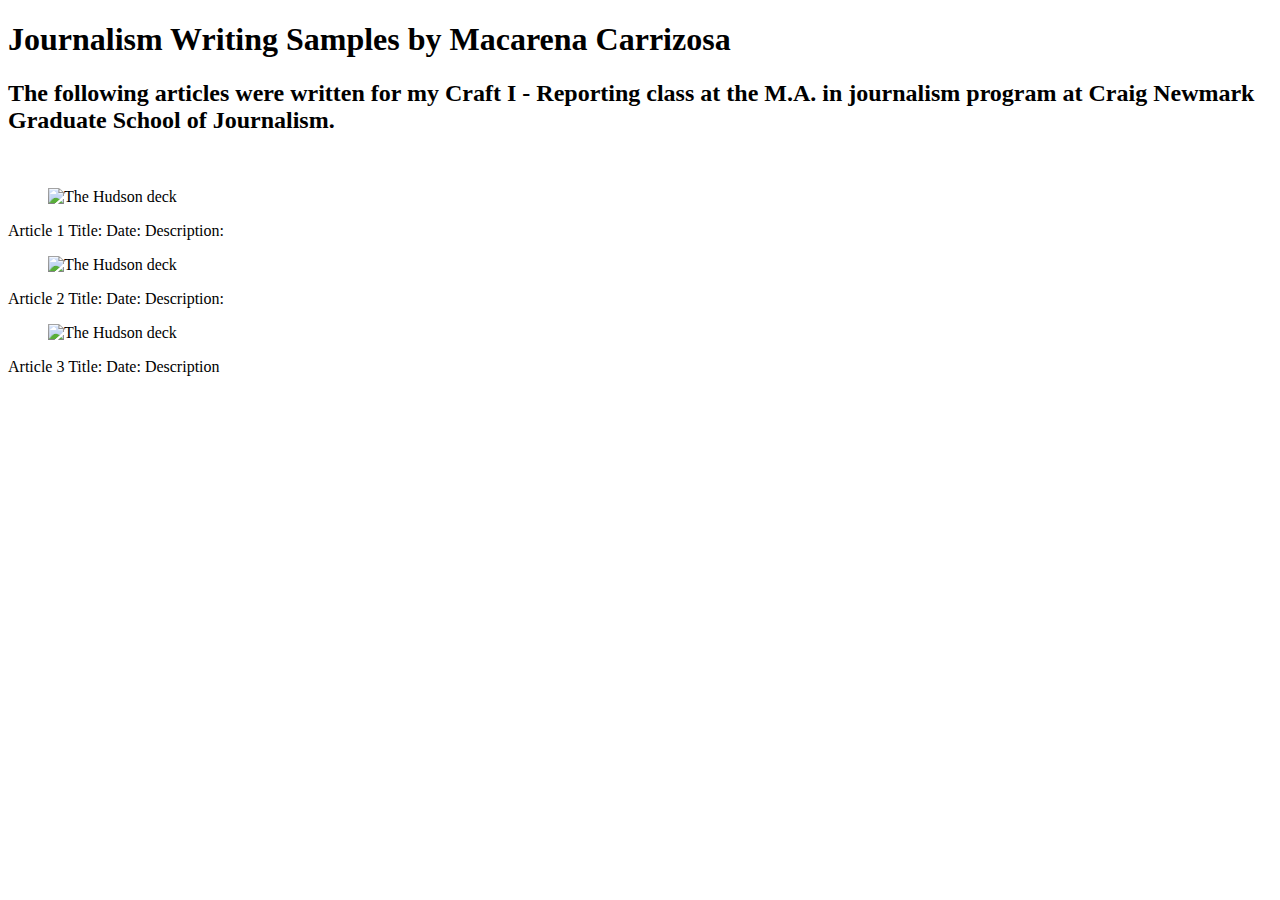
==== journalism/writing_samples.html @ 9af65f41 "Create writing_samples.html" ====
<!DOCTYPE html>
<html>

<head>

<link href="stylesheet.css" rel="stylesheet" type="text/css" media="all">
<link href="https://fonts.googleapis.com/css?family=Playfair+Display:400,400i,700,700i,900,900i&display=swap" rel="stylesheet">


</head>

<body>

<div class="copy">
<h1> Journalism Writing Samples by Macarena Carrizosa </h1>
<h2> The following articles were written for my Craft I - Reporting class at the M.A. in journalism program at Craig Newmark Graduate School of Journalism. </h2>
</div>

<br>


<figure>
	<img src="Images/the_hudson_e.jpg" alt="The Hudson deck" class="image"/>
	<figcaption> </figcaption>
</figure>

<div class="copy">
<p> Article 1
	Title: 
	Date: 
	Description:
</p>

<figure>
	<img src="Images/the_hudson_e.jpg" alt="The Hudson deck" class="image"/>
	<figcaption> </figcaption>
</figure>

<div class="copy">
<p> Article 2
	Title: 
	Date: 
	Description:
</p>

<figure>
	<img src="Images/the_hudson_e.jpg" alt="The Hudson deck" class="image"/>
	<figcaption> </figcaption>
</figure>

<div class="copy">
<p> Article 3
	Title: 
	Date: 
	Description

</html>
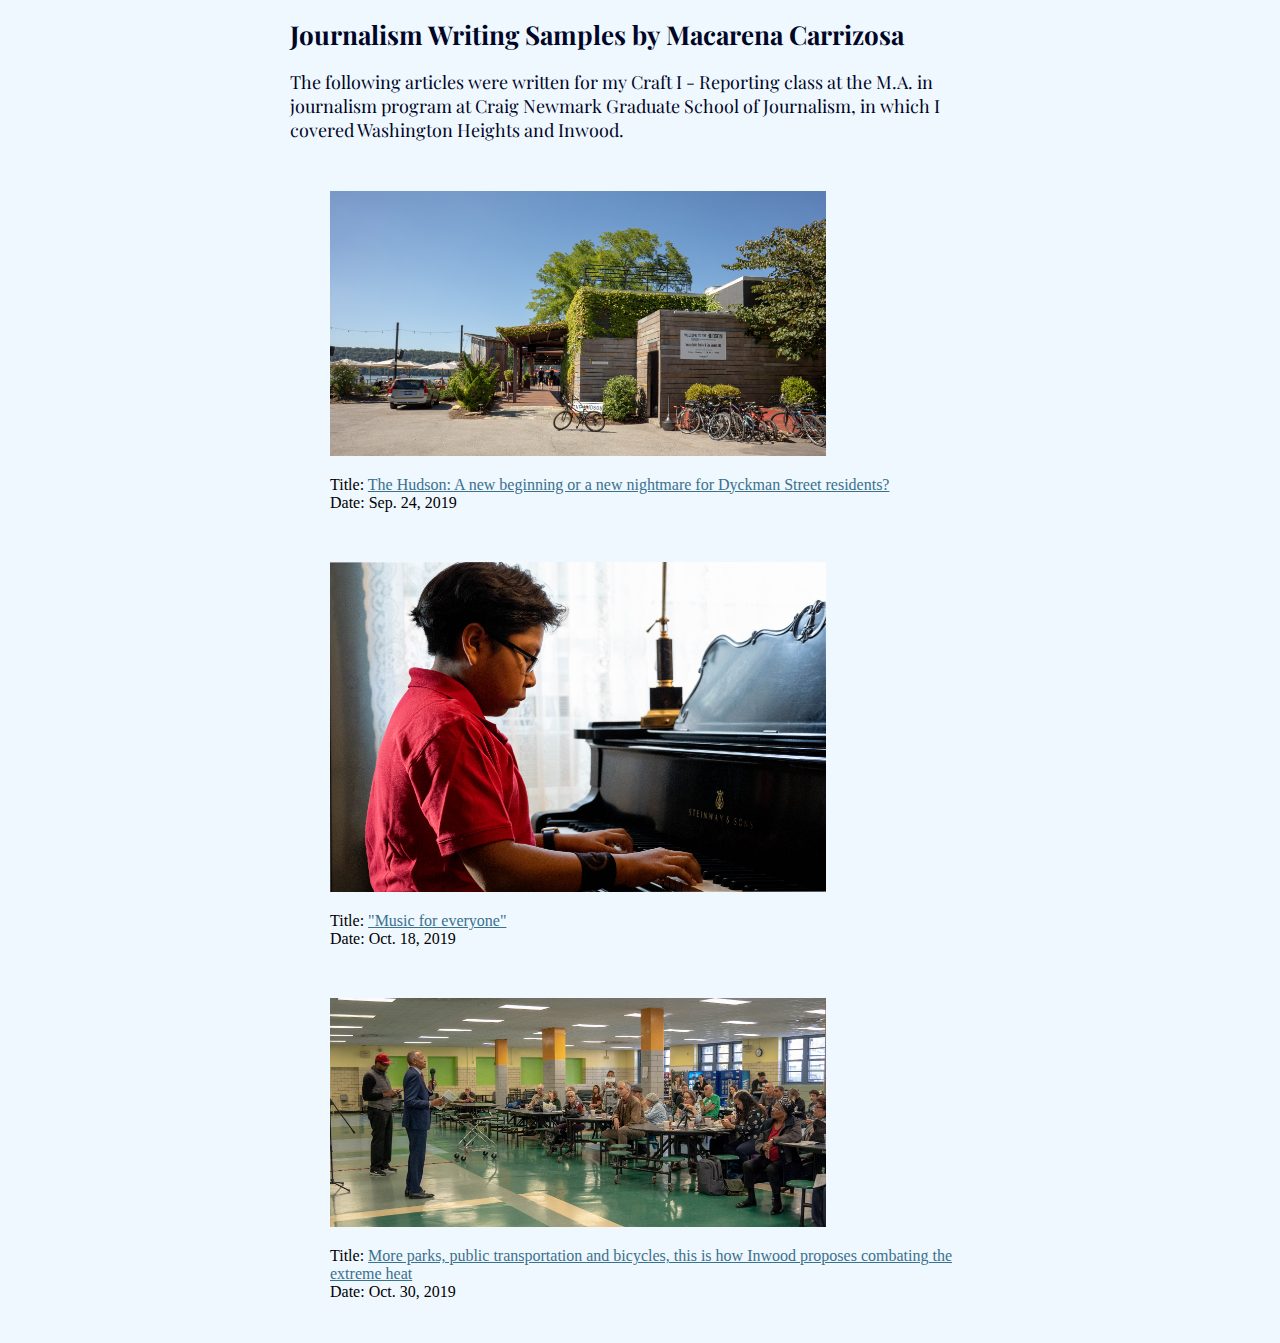
==== commit e66d48f0: "upload all english articles" ====
--- a/journalism/writing_samples.html
+++ b/journalism/writing_samples.html
@@ -13,45 +13,53 @@
 
 <div class="copy">
 <h1> Journalism Writing Samples by Macarena Carrizosa </h1>
-<h2> The following articles were written for my Craft I - Reporting class at the M.A. in journalism program at Craig Newmark Graduate School of Journalism. </h2>
-</div>
+<h2> The following articles were written for my Craft I - Reporting class at the M.A. in journalism program at Craig Newmark Graduate School of Journalism, in which I covered Washington Heights and Inwood. </h2>
 
 <br>
 
 
 <figure>
-	<img src="Images/the_hudson_e.jpg" alt="The Hudson deck" class="image"/>
+	<a href="https://macacarrizosa.github.io/journalism/writing_samples/article_1.html" title="Article 1" target="_blank"> <img src="writing_samples/Images/the_hudson_1.jpg" alt="the_hudson_1.jpg" class="image"/></a>
+	<figcaption> 
+</figcaption>
+</figure>
+
+<ul style="list-style-type:none;">
+	<li> Title: <a href="https://macacarrizosa.github.io/journalism/writing_samples/article_1.html" title="Article 1" target="_blank"> The Hudson: A new beginning or a new nightmare for Dyckman Street residents?</a>
+	</li> 
+	<li> Date: Sep. 24, 2019 </li> 
+</ul>
+
+<br>
+
+
+<figure>
+	<a href="https://macacarrizosa.github.io/journalism/writing_samples/article_2.html" title="Article 2" target="_blank"> <img src="writing_samples/Images/musiclink_1.jpg" alt="musiclink_1.jpg" class="image"/></a>
 	<figcaption> </figcaption>
 </figure>
 
-<div class="copy">
-<p> Article 1
-	Title: 
-	Date: 
-	Description:
-</p>
+<ul style="list-style-type:none;">
+	<li> Title: <a href="https://macacarrizosa.github.io/journalism/writing_samples/article_2.html" title="Article 2" target="_blank">"Music for everyone"</a> </li> 
+	<li> Date: Oct. 18, 2019 </li> 
+</ul>
+
+<br>
 
 <figure>
-	<img src="Images/the_hudson_e.jpg" alt="The Hudson deck" class="image"/>
+	<a href="https://macacarrizosa.github.io/journalism/writing_samples/article_3.html" title="Article 3" target="_blank"> <img src="writing_samples/Images/weact_1.jpg" alt="weact_1.jpg" class="image"/></a>
 	<figcaption> </figcaption>
 </figure>
 
-<div class="copy">
-<p> Article 2
-	Title: 
-	Date: 
-	Description:
-</p>
+<ul style="list-style-type:none;">
+	<li> Title: <a href="https://macacarrizosa.github.io/journalism/writing_samples/article_3.html" title="Article 3" target="_blank">More parks, public transportation and bicycles, this is how Inwood proposes combating the extreme heat</a> </li> 
+	<li> Date: Oct. 30, 2019 </li> 
+</ul>
 
-<figure>
-	<img src="Images/the_hudson_e.jpg" alt="The Hudson deck" class="image"/>
-	<figcaption> </figcaption>
-</figure>
+<br>
 
-<div class="copy">
-<p> Article 3
-	Title: 
-	Date: 
-	Description
+
+
+
+	</div>
 
 </html>--- a/journalism/stylesheet.css
+++ b/journalism/stylesheet.css
@@ -0,0 +1,121 @@
+:root {
+	--primary: #000626;
+	--secondary: #3a718c;
+	--third: #78b1bf;
+	--fourth: #60a1a5;
+	--light: #eff7ff;
+	--mainwidthmax: 700px;
+	--mainwidth: 80%;
+}
+
+a{ color: var(--secondary);
+}
+
+body{
+	font-family: 'Hepta Slab', serif;
+	background-color: #eff7ff;
+}
+
+h1{
+	color: var(--primary);
+	font-size: 26px;
+	font-weight: bold;
+	text-align: normal;
+	font-family: 'Playfair Display', serif;
+}
+
+h2{
+	color: var(--primary);
+	font-size: 18px;
+	font-weight: normal;
+/*	text-align: center;
+*/	font-family: 'Playfair Display', serif;
+}
+
+h3{
+	color: var(--primary);
+	font-size: 14px;
+	font-weight: lighter;
+	font-style: italic;
+	text-align: normal;
+	font-family: 'Playfair Display', serif;
+}
+
+p{
+	color: var(--primary);
+	font-size: 18px;
+	font-weight: normal;
+	font-family: 'Playfair Display', serif;
+}
+
+figcaption {
+	color: var(--secondary);
+	display: block;
+	margin: 0 auto;
+	font-size: 12;
+	font-weight: lighter;
+	font-family: 'Playfair Display', serif;
+	max-width: var(--mainwidthmax);
+	width: var(--mainwidth);
+}
+
+.copy {
+	display: block;
+	margin-left: auto;
+	margin-right: auto;
+	max-width: var(--mainwidthmax);
+	width: var(--mainwidth);
+}
+
+.image {
+	/*display: block;*/
+	/*text-align: left;*/
+	align-content: normal;
+
+	margin: 0 auto;
+	max-width: var(--mainwidthmax);
+	width: var(--mainwidth);
+}
+
+.fullimage {
+	display: block;
+	margin-left: auto;
+	margin-right: auto;
+	max-width: 1080px;
+	width: 100%;
+}
+
+.table {
+	font-family: 'Hepta Slab', serif;
+	font-size: 18px;
+   /* text-align: center;*/
+	margin: 0 auto;
+    display: block;
+   width: 50%;
+    }
+
+table{
+	width: 100%;
+}
+
+th{
+	text-align: left;
+}
+.quote {
+	color: var(--fourth);
+	font-size: 22px;
+	font-weight: bold;
+	text-align: center;
+	font-family: 'Playfair Display', serif;
+}
+
+td{
+	width: 60px;
+}
+
+.table h2{
+	text-align: center;
+	font-family: 'Hepta Slab', serif;
+	font-weight: bold;
+
+}
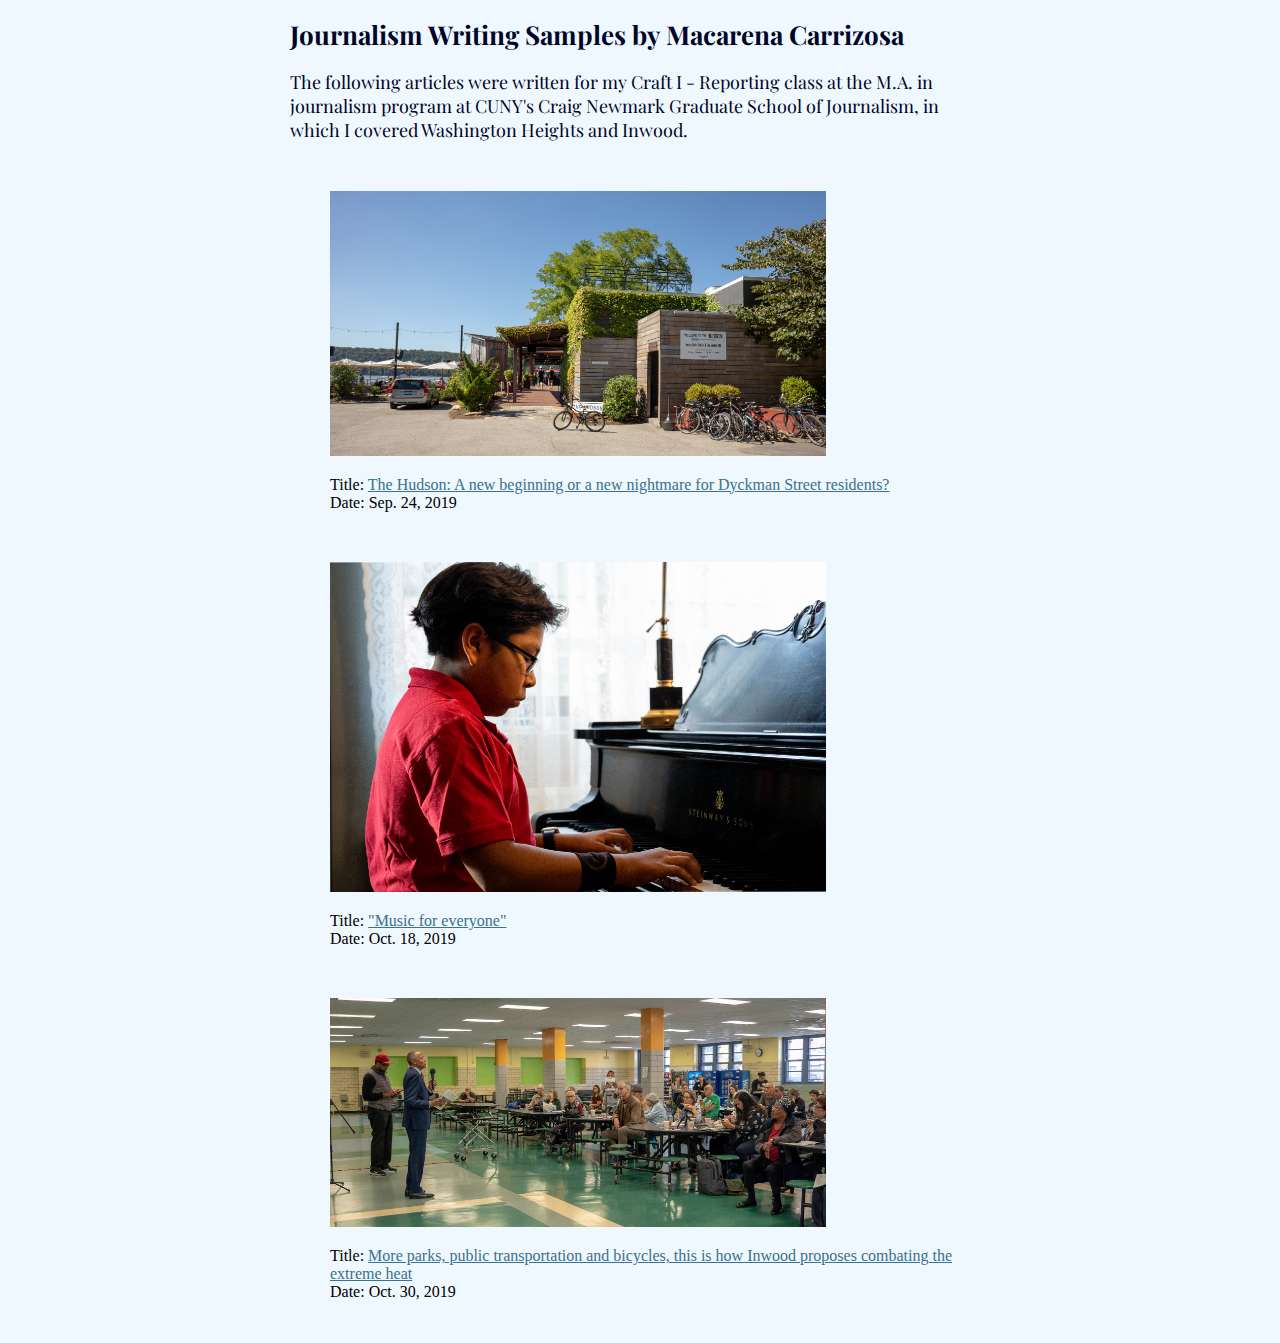
==== commit a6022113: "cuny" ====
--- a/journalism/writing_samples.html
+++ b/journalism/writing_samples.html
@@ -13,7 +13,7 @@
 
 <div class="copy">
 <h1> Journalism Writing Samples by Macarena Carrizosa </h1>
-<h2> The following articles were written for my Craft I - Reporting class at the M.A. in journalism program at Craig Newmark Graduate School of Journalism, in which I covered Washington Heights and Inwood. </h2>
+<h2> The following articles were written for my Craft I - Reporting class at the M.A. in journalism program at CUNY's Craig Newmark Graduate School of Journalism, in which I covered Washington Heights and Inwood. </h2>
 
 <br>
 
